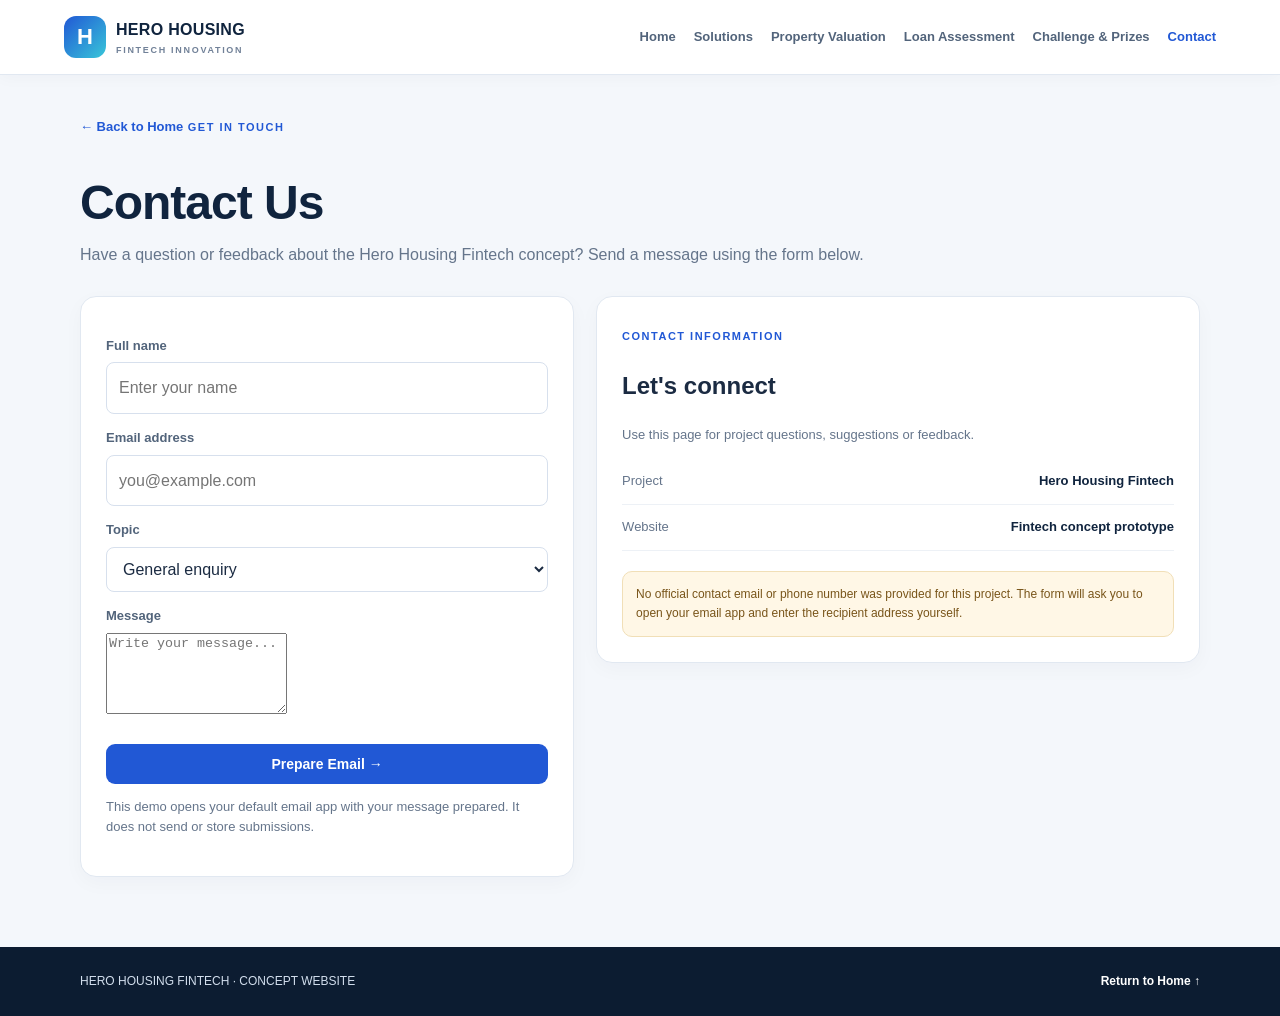
==== contact.html @ 47827029 "Add files via upload" ====
<!DOCTYPE html>
<html lang="en">
<head>
  <meta charset="UTF-8">
  <meta name="viewport" content="width=device-width, initial-scale=1.0">
  <title>Contact | Hero Housing Fintech</title>
  <link rel="stylesheet" href="style.css">
  <script src="contact.js" defer></script>
</head>
<body>
<header class="site-header">
  <a class="brand" href="index.html"><span class="brand-icon">H</span><span>HERO HOUSING<small>FINTECH INNOVATION</small></span></a>
  <nav class="nav">
    <a href="index.html">Home</a><a href="solutions.html">Solutions</a>
    <a href="valuation.html">Property Valuation</a><a href="underwriting.html">Loan Assessment</a>
    <a href="challenge.html">Challenge &amp; Prizes</a><a class="active" href="contact.html">Contact</a>
  </nav>
</header>
<main class="container page">
  <a class="back-link" href="index.html">← Back to Home</a>
  <span class="eyebrow dark-eyebrow">GET IN TOUCH</span>
  <h1>Contact Us</h1>
  <p class="lead">Have a question or feedback about the Hero Housing Fintech concept? Send a message using the form below.</p>
  <div class="calculator-layout">
    <form class="form-card" id="contactForm">
      <label for="name">Full name</label>
      <input id="name" name="name" type="text" placeholder="Enter your name" required>
      <label for="email">Email address</label>
      <input id="email" name="email" type="email" placeholder="you@example.com" required>
      <label for="topic">Topic</label>
      <select id="topic" name="topic">
        <option>General enquiry</option>
        <option>Property valuation</option>
        <option>Loan assessment</option>
        <option>Fintech challenge</option>
        <option>Website feedback</option>
      </select>
      <label for="message">Message</label>
      <textarea id="message" name="message" rows="5" placeholder="Write your message..." required></textarea>
      <button class="button full" type="submit">Prepare Email →</button>
      <p class="muted">This demo opens your default email app with your message prepared. It does not send or store submissions.</p>
    </form>
    <section class="result-card">
      <span class="eyebrow dark-eyebrow">CONTACT INFORMATION</span>
      <h2>Let's connect</h2>
      <p class="muted">Use this page for project questions, suggestions or feedback.</p>
      <div class="result-row"><span>Project</span><strong>Hero Housing Fintech</strong></div>
      <div class="result-row"><span>Website</span><strong>Fintech concept prototype</strong></div>
      <div class="notice">No official contact email or phone number was provided for this project. The form will ask you to open your email app and enter the recipient address yourself.</div>
    </section>
  </div>
</main>
<footer><div class="container footer-inner"><span>HERO HOUSING FINTECH · CONCEPT WEBSITE</span><a href="index.html">Return to Home ↑</a></div></footer>
</body>
</html>
---- style.css ----
*{box-sizing:border-box}html{scroll-behavior:smooth}body{margin:0;font-family:Inter,Arial,sans-serif;background:#f4f7fb;color:#1b2b42;line-height:1.6}a{color:inherit;text-decoration:none}.site-header{display:flex;justify-content:space-between;align-items:center;gap:22px;padding:16px 5%;background:#fff;border-bottom:1px solid #e1e8f1;box-shadow:0 3px 15px #10243e08}.brand{display:flex;align-items:center;gap:10px;font-weight:850;color:#10243e;letter-spacing:.3px;white-space:nowrap}.brand small{display:block;font-size:9px;letter-spacing:1.7px;color:#718198}.brand-icon{display:grid;place-items:center;width:42px;height:42px;border-radius:12px;color:white;background:linear-gradient(135deg,#2158d5,#38c6d9);font-size:22px}.nav{display:flex;align-items:center;gap:18px;flex-wrap:wrap}.nav a{font-size:13px;font-weight:750;color:#52647b}.nav a:hover,.nav a.active{color:#2158d5}.hero{padding:76px 8%;display:grid;grid-template-columns:1.1fr .9fr;gap:50px;align-items:center;color:#fff;background:radial-gradient(circle at 85% 20%,#2b6ad5 0,transparent 30%),linear-gradient(120deg,#0d2038,#173b66)}.hero-copy{max-width:680px}.eyebrow{display:inline-block;font-size:11px;font-weight:850;letter-spacing:1.5px;color:#a8f0f4}.dark-eyebrow{color:#2158d5}.hero h1{font-size:clamp(38px,5vw,60px);line-height:1.08;letter-spacing:-1.7px;margin:20px 0}.hero h1 span{color:#68ddeb}.hero p{color:#d3deed;max-width:610px}.actions{display:flex;flex-wrap:wrap;gap:12px;margin-top:25px}.button{display:inline-flex;align-items:center;justify-content:center;background:#2158d5;color:#fff;border:0;border-radius:9px;padding:12px 18px;font-weight:800;cursor:pointer;font-size:14px}.button:hover{background:#1747b6}.button-light{background:#fff;color:#2158d5}.hero-panel{padding:25px;background:#fff;color:#10243e;border-radius:18px;box-shadow:0 25px 65px #0003}.panel-head{display:flex;justify-content:space-between;align-items:center;margin-bottom:15px}.status{font-size:10px;background:#e3f8f0;color:#12825f;padding:5px 9px;border-radius:99px;font-weight:850}.mini-stat{display:flex;justify-content:space-between;align-items:center;padding:13px 0;border-bottom:1px solid #edf1f6;color:#65758b;font-size:13px}.mini-stat strong{color:#10243e;font-size:17px}.bars{height:100px;display:flex;align-items:end;gap:9px;margin:20px 0 10px}.bars i{flex:1;border-radius:5px 5px 0 0;background:linear-gradient(#38c6d9,#2158d5)}.muted{color:#65758b;font-size:13px}.container{width:min(1120px,90%);margin:auto}.section{padding:65px 0}.section-heading{text-align:center;margin-bottom:30px}.section-heading h2,.page h1{color:#10243e;line-height:1.15;letter-spacing:-1px}.section-heading h2{font-size:clamp(28px,4vw,40px);margin:10px 0}.section-heading p,.lead{color:#65758b}.grid{display:grid;gap:20px}.two{grid-template-columns:repeat(2,minmax(0,1fr))}.three{grid-template-columns:repeat(3,minmax(0,1fr))}.feature-card{display:block;padding:27px;background:#fff;border:1px solid #e1e8f1;border-radius:16px;box-shadow:0 6px 20px #10243e08}.feature-card h2,.feature-card h3{color:#10243e;margin:10px 0}.feature-card p,.feature-card li{color:#65758b;font-size:14px}.feature-card ul{padding-left:20px}.feature-card li{margin:7px 0}.icon{width:44px;height:44px;display:grid;place-items:center;border-radius:13px;background:#eaf0ff;color:#2158d5;font-size:23px}.card-link{display:inline-block;margin-top:15px;color:#2158d5;font-weight:850;font-size:14px}.page{padding-top:38px;padding-bottom:70px}.back-link{display:inline-block;color:#2158d5;font-weight:750;font-size:13px;margin-bottom:25px}.page h1{font-size:clamp(34px,4vw,48px);margin:12px 0}.lead{margin:0 0 28px}.calculator-layout{display:grid;grid-template-columns:.9fr 1.1fr;gap:22px;align-items:start}.form-card,.result-card{background:#fff;border:1px solid #e1e8f1;border-radius:16px;padding:25px;box-shadow:0 6px 20px #10243e08}.form-card label{display:block;font-size:13px;font-weight:800;color:#52647b;margin:14px 0 6px}.form-card input,.form-card select{width:100%;padding:12px;border:1px solid #d7e0ed;border-radius:8px;background:#fff;color:#1b2b42;font:inherit}.full{width:100%;margin-top:22px}.big-value{font-size:clamp(29px,4vw,40px);font-weight:900;color:#10243e;letter-spacing:-1px;overflow-wrap:anywhere;margin:8px 0}.result-card hr{border:0;border-top:1px solid #e7edf4;margin:22px 0}.result-row{display:flex;justify-content:space-between;gap:15px;padding:12px 0;border-bottom:1px solid #edf1f6;font-size:13px}.result-row span{color:#65758b}.result-row strong{text-align:right;color:#10243e}.notice{background:#fff7e6;border:1px solid #f1dfb7;color:#79551a;border-radius:10px;padding:13px;margin-top:20px;font-size:12px}.prize-title{margin:38px 0 18px;color:#10243e}.prize-card{text-align:center;background:#fff;border:1px solid #e1e8f1;border-radius:15px;padding:25px}.prize-card div{font-size:28px}.prize-card h3{color:#65758b;font-size:14px}.prize-card strong{font-size:27px;color:#10243e}footer{background:#0c1c31;color:#d2deed;padding:25px 0}.footer-inner{display:flex;justify-content:space-between;gap:15px;flex-wrap:wrap;font-size:12px}.footer-inner a{color:#fff;font-weight:bold}@media(max-width:900px){.site-header{align-items:flex-start;flex-direction:column}.hero{grid-template-columns:1fr;padding:55px 6%}.hero-panel{max-width:600px}.calculator-layout{grid-template-columns:1fr}}@media(max-width:650px){.nav{gap:12px}.nav a{font-size:12px}.two,.three{grid-template-columns:1fr}.container{width:92%}.page{padding-top:25px}.feature-card,.form-card,.result-card{padding:20px}}
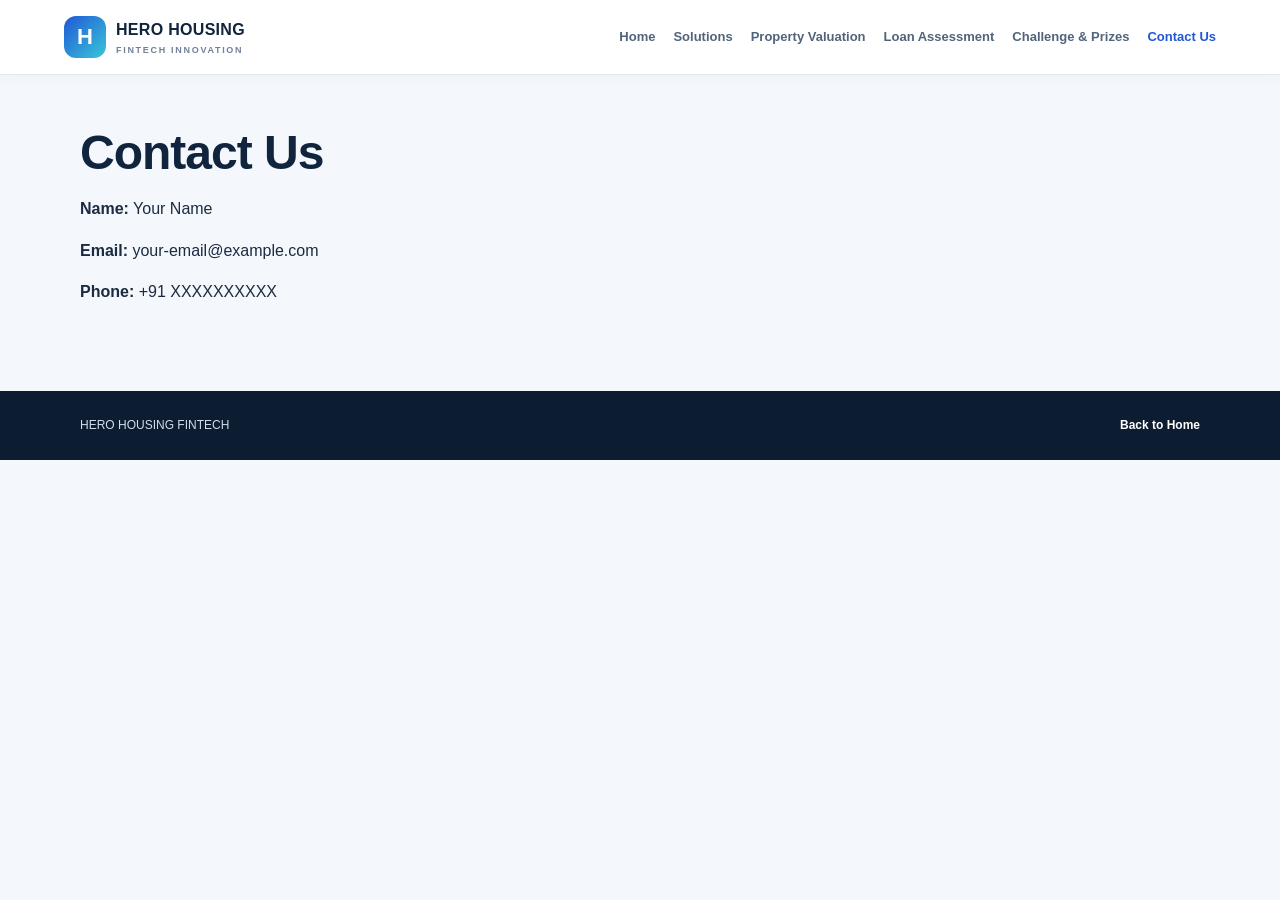
==== commit 60c12de4: "Update contact.html" ====
--- a/contact.html
+++ b/contact.html
@@ -1,55 +1,48 @@
+
 <!DOCTYPE html>
 <html lang="en">
 <head>
-  <meta charset="UTF-8">
-  <meta name="viewport" content="width=device-width, initial-scale=1.0">
-  <title>Contact | Hero Housing Fintech</title>
-  <link rel="stylesheet" href="style.css">
-  <script src="contact.js" defer></script>
+    <meta charset="UTF-8">
+    <meta name="viewport" content="width=device-width, initial-scale=1.0">
+    <title>Contact Us - Hero Housing</title>
+    <link rel="stylesheet" href="style.css">
 </head>
 <body>
+
 <header class="site-header">
-  <a class="brand" href="index.html"><span class="brand-icon">H</span><span>HERO HOUSING<small>FINTECH INNOVATION</small></span></a>
-  <nav class="nav">
-    <a href="index.html">Home</a><a href="solutions.html">Solutions</a>
-    <a href="valuation.html">Property Valuation</a><a href="underwriting.html">Loan Assessment</a>
-    <a href="challenge.html">Challenge &amp; Prizes</a><a class="active" href="contact.html">Contact</a>
-  </nav>
+    <a class="brand" href="index.html">
+        <span class="brand-icon">H</span>
+        <span>HERO HOUSING
+            <small>FINTECH INNOVATION</small>
+        </span>
+    </a>
+
+    <nav class="nav">
+        <a href="index.html">Home</a>
+        <a href="solutions.html">Solutions</a>
+        <a href="valuation.html">Property Valuation</a>
+        <a href="underwriting.html">Loan Assessment</a>
+        <a href="challenge.html">Challenge &amp; Prizes</a>
+        <a class="active" href="contact.html">Contact Us</a>
+    </nav>
 </header>
+
 <main class="container page">
-  <a class="back-link" href="index.html">← Back to Home</a>
-  <span class="eyebrow dark-eyebrow">GET IN TOUCH</span>
-  <h1>Contact Us</h1>
-  <p class="lead">Have a question or feedback about the Hero Housing Fintech concept? Send a message using the form below.</p>
-  <div class="calculator-layout">
-    <form class="form-card" id="contactForm">
-      <label for="name">Full name</label>
-      <input id="name" name="name" type="text" placeholder="Enter your name" required>
-      <label for="email">Email address</label>
-      <input id="email" name="email" type="email" placeholder="you@example.com" required>
-      <label for="topic">Topic</label>
-      <select id="topic" name="topic">
-        <option>General enquiry</option>
-        <option>Property valuation</option>
-        <option>Loan assessment</option>
-        <option>Fintech challenge</option>
-        <option>Website feedback</option>
-      </select>
-      <label for="message">Message</label>
-      <textarea id="message" name="message" rows="5" placeholder="Write your message..." required></textarea>
-      <button class="button full" type="submit">Prepare Email →</button>
-      <p class="muted">This demo opens your default email app with your message prepared. It does not send or store submissions.</p>
-    </form>
-    <section class="result-card">
-      <span class="eyebrow dark-eyebrow">CONTACT INFORMATION</span>
-      <h2>Let's connect</h2>
-      <p class="muted">Use this page for project questions, suggestions or feedback.</p>
-      <div class="result-row"><span>Project</span><strong>Hero Housing Fintech</strong></div>
-      <div class="result-row"><span>Website</span><strong>Fintech concept prototype</strong></div>
-      <div class="notice">No official contact email or phone number was provided for this project. The form will ask you to open your email app and enter the recipient address yourself.</div>
+    <section class="contact-only">
+        <h1>Contact Us</h1>
+
+        <p><strong>Name:</strong> Your Name</p>
+        <p><strong>Email:</strong> your-email@example.com</p>
+        <p><strong>Phone:</strong> +91 XXXXXXXXXX</p>
     </section>
-  </div>
 </main>
-<footer><div class="container footer-inner"><span>HERO HOUSING FINTECH · CONCEPT WEBSITE</span><a href="index.html">Return to Home ↑</a></div></footer>
+
+<footer>
+    <div class="container footer-inner">
+        <span>HERO HOUSING FINTECH</span>
+        <a href="index.html">Back to Home</a>
+    </div>
+</footer>
+
 </body>
-</html>+</html>
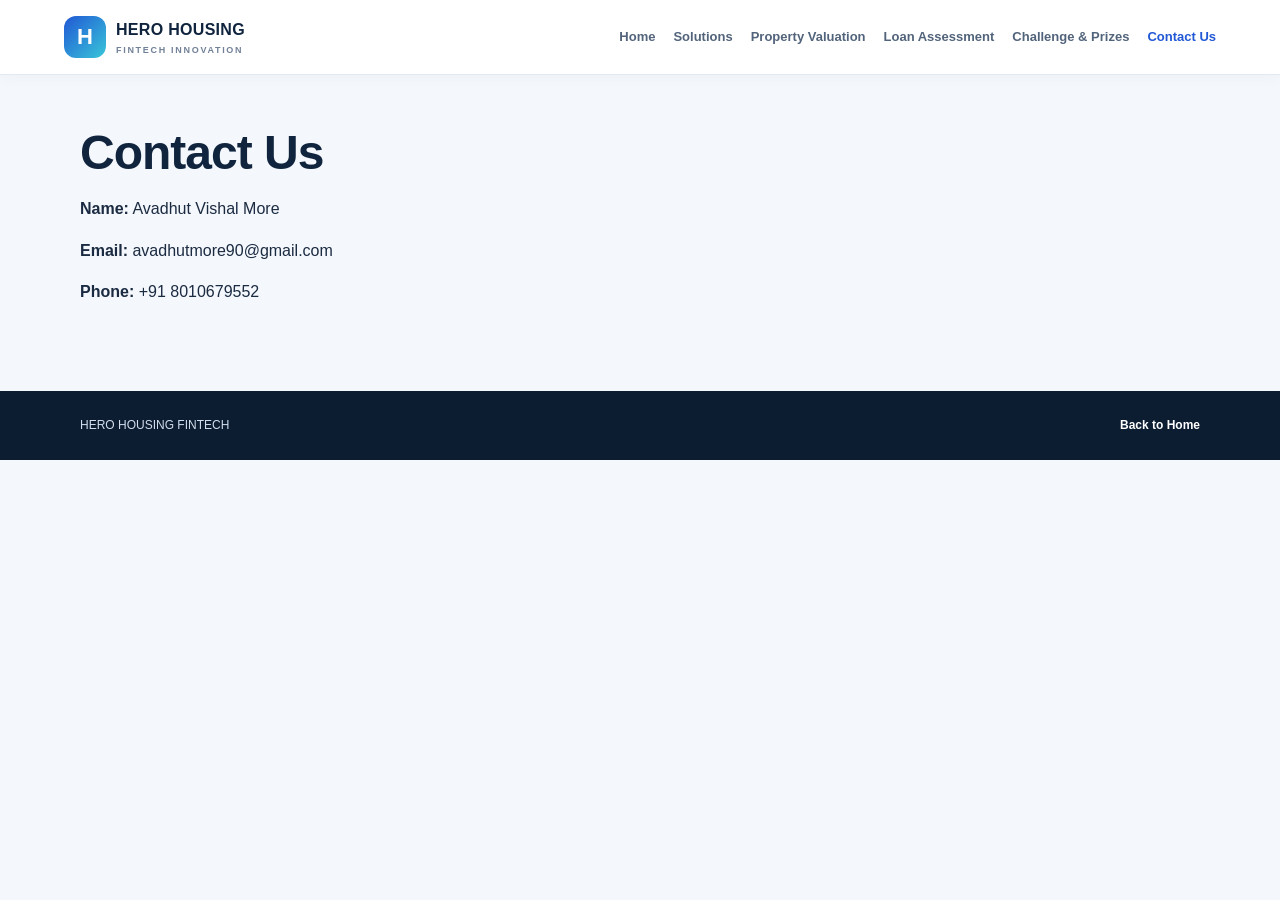
==== commit 1a51931f: "Update contact.html" ====
--- a/contact.html
+++ b/contact.html
@@ -31,9 +31,9 @@
     <section class="contact-only">
         <h1>Contact Us</h1>
 
-        <p><strong>Name:</strong> Your Name</p>
-        <p><strong>Email:</strong> your-email@example.com</p>
-        <p><strong>Phone:</strong> +91 XXXXXXXXXX</p>
+        <p><strong>Name:</strong> Avadhut Vishal More</p>
+        <p><strong>Email:</strong> avadhutmore90@gmail.com</p>
+        <p><strong>Phone:</strong> +91 8010679552</p>
     </section>
 </main>
 
